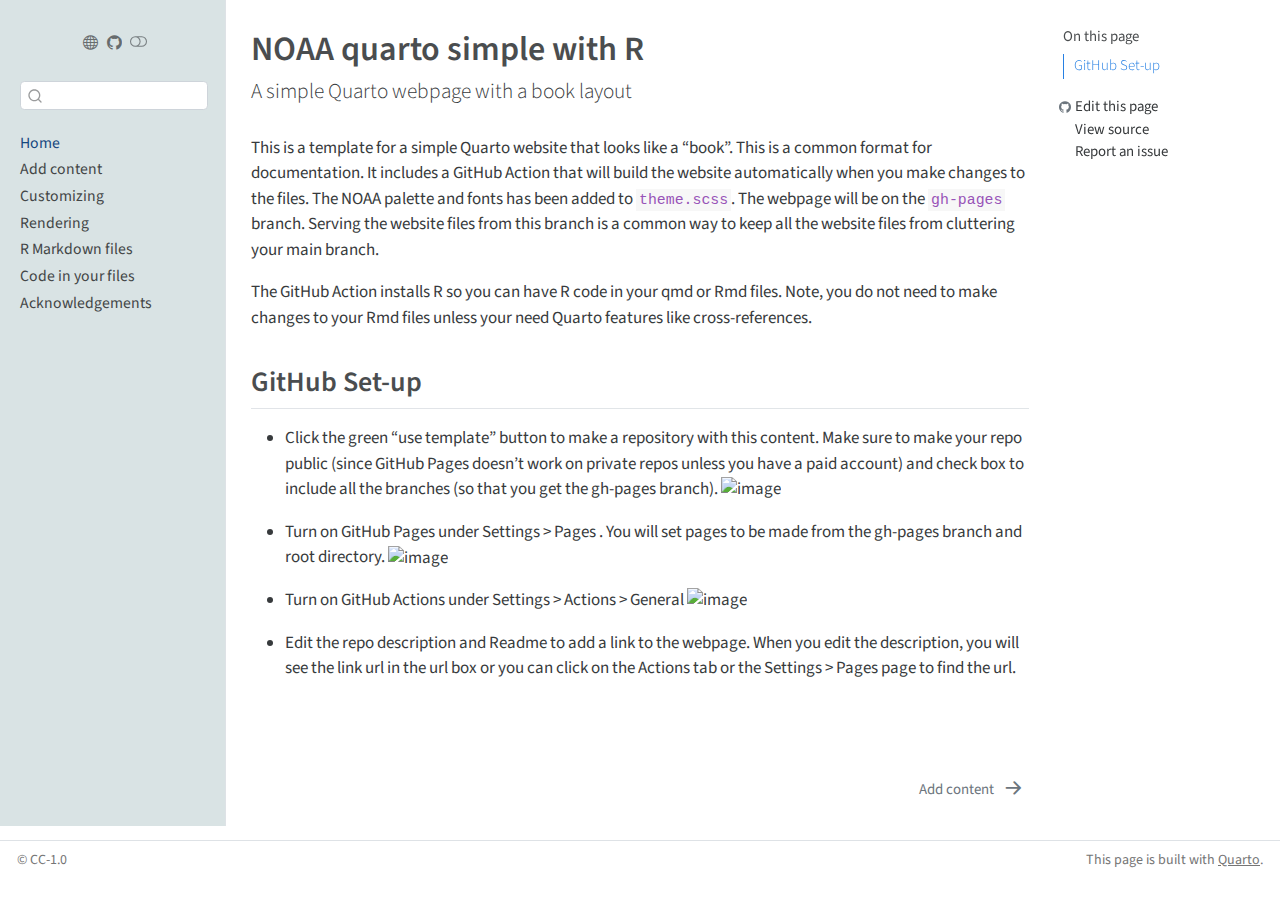
==== index.html @ 3d569291 "Initialize gh-pages" ====
<!DOCTYPE html>
<html xmlns="http://www.w3.org/1999/xhtml" lang="en" xml:lang="en"><head>

<meta charset="utf-8">
<meta name="generator" content="quarto-1.3.450">

<meta name="viewport" content="width=device-width, initial-scale=1.0, user-scalable=yes">


<title>NOAA quarto simple - NOAA quarto simple with R</title>
<style>
code{white-space: pre-wrap;}
span.smallcaps{font-variant: small-caps;}
div.columns{display: flex; gap: min(4vw, 1.5em);}
div.column{flex: auto; overflow-x: auto;}
div.hanging-indent{margin-left: 1.5em; text-indent: -1.5em;}
ul.task-list{list-style: none;}
ul.task-list li input[type="checkbox"] {
  width: 0.8em;
  margin: 0 0.8em 0.2em -1em; /* quarto-specific, see https://github.com/quarto-dev/quarto-cli/issues/4556 */ 
  vertical-align: middle;
}
</style>


<script src="site_libs/quarto-nav/quarto-nav.js"></script>
<script src="site_libs/clipboard/clipboard.min.js"></script>
<script src="site_libs/quarto-search/autocomplete.umd.js"></script>
<script src="site_libs/quarto-search/fuse.min.js"></script>
<script src="site_libs/quarto-search/quarto-search.js"></script>
<meta name="quarto:offset" content="./">
<link href="./content/add-content.html" rel="next">
<link href="./images/favicon.ico" rel="icon">
<script src="site_libs/quarto-html/quarto.js"></script>
<script src="site_libs/quarto-html/popper.min.js"></script>
<script src="site_libs/quarto-html/tippy.umd.min.js"></script>
<script src="site_libs/quarto-html/anchor.min.js"></script>
<link href="site_libs/quarto-html/tippy.css" rel="stylesheet">
<link href="site_libs/quarto-html/quarto-syntax-highlighting.css" rel="stylesheet" class="quarto-color-scheme" id="quarto-text-highlighting-styles">
<link href="site_libs/quarto-html/quarto-syntax-highlighting-dark.css" rel="prefetch" class="quarto-color-scheme quarto-color-alternate" id="quarto-text-highlighting-styles">
<script src="site_libs/bootstrap/bootstrap.min.js"></script>
<link href="site_libs/bootstrap/bootstrap-icons.css" rel="stylesheet">
<link href="site_libs/bootstrap/bootstrap.min.css" rel="stylesheet" class="quarto-color-scheme" id="quarto-bootstrap" data-mode="light">
<link href="site_libs/bootstrap/bootstrap-dark.min.css" rel="prefetch" class="quarto-color-scheme quarto-color-alternate" id="quarto-bootstrap" data-mode="dark">
<script id="quarto-search-options" type="application/json">{
  "location": "sidebar",
  "copy-button": false,
  "collapse-after": 3,
  "panel-placement": "start",
  "type": "textbox",
  "limit": 20,
  "language": {
    "search-no-results-text": "No results",
    "search-matching-documents-text": "matching documents",
    "search-copy-link-title": "Copy link to search",
    "search-hide-matches-text": "Hide additional matches",
    "search-more-match-text": "more match in this document",
    "search-more-matches-text": "more matches in this document",
    "search-clear-button-title": "Clear",
    "search-detached-cancel-button-title": "Cancel",
    "search-submit-button-title": "Submit",
    "search-label": "Search"
  }
}</script>


</head>

<body class="nav-sidebar docked">

<div id="quarto-search-results"></div>
  <header id="quarto-header" class="headroom fixed-top">
  <nav class="quarto-secondary-nav">
    <div class="container-fluid d-flex">
      <button type="button" class="quarto-btn-toggle btn" data-bs-toggle="collapse" data-bs-target="#quarto-sidebar,#quarto-sidebar-glass" aria-controls="quarto-sidebar" aria-expanded="false" aria-label="Toggle sidebar navigation" onclick="if (window.quartoToggleHeadroom) { window.quartoToggleHeadroom(); }">
        <i class="bi bi-layout-text-sidebar-reverse"></i>
      </button>
      <nav class="quarto-page-breadcrumbs" aria-label="breadcrumb"><ol class="breadcrumb"><li class="breadcrumb-item"><a href="./index.html">Home</a></li></ol></nav>
      <a class="flex-grow-1" role="button" data-bs-toggle="collapse" data-bs-target="#quarto-sidebar,#quarto-sidebar-glass" aria-controls="quarto-sidebar" aria-expanded="false" aria-label="Toggle sidebar navigation" onclick="if (window.quartoToggleHeadroom) { window.quartoToggleHeadroom(); }">      
      </a>
      <button type="button" class="btn quarto-search-button" aria-label="" onclick="window.quartoOpenSearch();">
        <i class="bi bi-search"></i>
      </button>
    </div>
  </nav>
</header>
<!-- content -->
<div id="quarto-content" class="quarto-container page-columns page-rows-contents page-layout-full">
<!-- sidebar -->
  <nav id="quarto-sidebar" class="sidebar collapse collapse-horizontal sidebar-navigation docked overflow-auto">
    <div class="pt-lg-2 mt-2 text-center sidebar-header">
      <a href="./index.html" class="sidebar-logo-link">
      <img src="https://raw.githubusercontent.com/nmfs-opensci/assets/main/logo/nmfs-opensci-logo3.png" alt="" class="sidebar-logo py-0 d-lg-inline d-none">
      </a>
      <div class="sidebar-tools-main tools-wide">
    <a href="https://nmfs-opensci.github.io" rel="" title="NMFS Open Science" class="quarto-navigation-tool px-1" aria-label="NMFS Open Science"><i class="bi bi-globe"></i></a>
    <a href="https://github.com/nmfs-opensci" rel="" title="NMFS OpenSci" class="quarto-navigation-tool px-1" aria-label="NMFS OpenSci"><i class="bi bi-github"></i></a>
  <a href="" class="quarto-color-scheme-toggle quarto-navigation-tool  px-1" onclick="window.quartoToggleColorScheme(); return false;" title="Toggle dark mode"><i class="bi"></i></a>
</div>
      </div>
        <div class="mt-2 flex-shrink-0 align-items-center">
        <div class="sidebar-search">
        <div id="quarto-search" class="" title="Search"></div>
        </div>
        </div>
    <div class="sidebar-menu-container"> 
    <ul class="list-unstyled mt-1">
        <li class="sidebar-item">
  <div class="sidebar-item-container"> 
  <a href="./index.html" class="sidebar-item-text sidebar-link active">
 <span class="menu-text">Home</span></a>
  </div>
</li>
        <li class="sidebar-item">
  <div class="sidebar-item-container"> 
  <a href="./content/add-content.html" class="sidebar-item-text sidebar-link">
 <span class="menu-text">Add content</span></a>
  </div>
</li>
        <li class="sidebar-item">
  <div class="sidebar-item-container"> 
  <a href="./content/customizing.html" class="sidebar-item-text sidebar-link">
 <span class="menu-text">Customizing</span></a>
  </div>
</li>
        <li class="sidebar-item">
  <div class="sidebar-item-container"> 
  <a href="./content/rendering.html" class="sidebar-item-text sidebar-link">
 <span class="menu-text">Rendering</span></a>
  </div>
</li>
        <li class="sidebar-item">
  <div class="sidebar-item-container"> 
  <a href="./content/rmarkdown.html" class="sidebar-item-text sidebar-link">
 <span class="menu-text">R Markdown files</span></a>
  </div>
</li>
        <li class="sidebar-item">
  <div class="sidebar-item-container"> 
  <a href="./content/code.html" class="sidebar-item-text sidebar-link">
 <span class="menu-text">Code in your files</span></a>
  </div>
</li>
        <li class="sidebar-item">
  <div class="sidebar-item-container"> 
  <a href="./content/acknowledgements.html" class="sidebar-item-text sidebar-link">
 <span class="menu-text">Acknowledgements</span></a>
  </div>
</li>
    </ul>
    </div>
</nav>
<div id="quarto-sidebar-glass" data-bs-toggle="collapse" data-bs-target="#quarto-sidebar,#quarto-sidebar-glass"></div>
<!-- margin-sidebar -->
    <div id="quarto-margin-sidebar" class="sidebar margin-sidebar">
        <nav id="TOC" role="doc-toc" class="toc-active">
    <h2 id="toc-title">On this page</h2>
   
  <ul>
  <li><a href="#github-set-up" id="toc-github-set-up" class="nav-link active" data-scroll-target="#github-set-up">GitHub Set-up</a></li>
  </ul>
<div class="toc-actions"><div><i class="bi bi-github"></i></div><div class="action-links"><p><a href="https://github.com/nmfs-opensci/NOAA-quarto-simple/edit/main/index.qmd" class="toc-action">Edit this page</a></p><p><a href="https://github.com/nmfs-opensci/NOAA-quarto-simple/blob/main/index.qmd" class="toc-action">View source</a></p><p><a href="https://github.com/nmfs-opensci/NOAA-quarto-simple/issues/new" class="toc-action">Report an issue</a></p></div></div></nav>
    </div>
<!-- main -->
<main class="content column-body" id="quarto-document-content">

<header id="title-block-header" class="quarto-title-block default">
<div class="quarto-title">
<h1 class="title">NOAA quarto simple with R</h1>
<p class="subtitle lead">A simple Quarto webpage with a book layout</p>
</div>



<div class="quarto-title-meta">

    
  
    
  </div>
  

</header>

<p>This is a template for a simple Quarto website that looks like a “book”. This is a common format for documentation. It includes a GitHub Action that will build the website automatically when you make changes to the files. The NOAA palette and fonts has been added to <code>theme.scss</code>. The webpage will be on the <code>gh-pages</code> branch. Serving the website files from this branch is a common way to keep all the website files from cluttering your main branch.</p>
<p>The GitHub Action installs R so you can have R code in your qmd or Rmd files. Note, you do not need to make changes to your Rmd files unless your need Quarto features like cross-references.</p>
<section id="github-set-up" class="level2">
<h2 class="anchored" data-anchor-id="github-set-up">GitHub Set-up</h2>
<ul>
<li><p>Click the green “use template” button to make a repository with this content. Make sure to make your repo public (since GitHub Pages doesn’t work on private repos unless you have a paid account) and check box to include all the branches (so that you get the gh-pages branch). <img width="637" alt="image" src="https://user-images.githubusercontent.com/2545978/197051535-c43c62de-17e8-40bf-a536-3eea8db250c4.png"></p></li>
<li><p>Turn on GitHub Pages under Settings &gt; Pages . You will set pages to be made from the gh-pages branch and root directory. <img width="540" alt="image" src="https://user-images.githubusercontent.com/2545978/196808262-3d2262be-b9b5-4897-bba5-fc2f056dd335.png"></p></li>
<li><p>Turn on GitHub Actions under Settings &gt; Actions &gt; General <img width="719" alt="image" src="https://user-images.githubusercontent.com/2545978/196808404-0c075fcf-db03-4516-88dd-3143b9fca475.png"></p></li>
<li><p>Edit the repo description and Readme to add a link to the webpage. When you edit the description, you will see the link url in the url box or you can click on the Actions tab or the Settings &gt; Pages page to find the url.</p></li>
</ul>


</section>

</main> <!-- /main -->
<script id="quarto-html-after-body" type="application/javascript">
window.document.addEventListener("DOMContentLoaded", function (event) {
  const toggleBodyColorMode = (bsSheetEl) => {
    const mode = bsSheetEl.getAttribute("data-mode");
    const bodyEl = window.document.querySelector("body");
    if (mode === "dark") {
      bodyEl.classList.add("quarto-dark");
      bodyEl.classList.remove("quarto-light");
    } else {
      bodyEl.classList.add("quarto-light");
      bodyEl.classList.remove("quarto-dark");
    }
  }
  const toggleBodyColorPrimary = () => {
    const bsSheetEl = window.document.querySelector("link#quarto-bootstrap");
    if (bsSheetEl) {
      toggleBodyColorMode(bsSheetEl);
    }
  }
  toggleBodyColorPrimary();  
  const disableStylesheet = (stylesheets) => {
    for (let i=0; i < stylesheets.length; i++) {
      const stylesheet = stylesheets[i];
      stylesheet.rel = 'prefetch';
    }
  }
  const enableStylesheet = (stylesheets) => {
    for (let i=0; i < stylesheets.length; i++) {
      const stylesheet = stylesheets[i];
      stylesheet.rel = 'stylesheet';
    }
  }
  const manageTransitions = (selector, allowTransitions) => {
    const els = window.document.querySelectorAll(selector);
    for (let i=0; i < els.length; i++) {
      const el = els[i];
      if (allowTransitions) {
        el.classList.remove('notransition');
      } else {
        el.classList.add('notransition');
      }
    }
  }
  const toggleColorMode = (alternate) => {
    // Switch the stylesheets
    const alternateStylesheets = window.document.querySelectorAll('link.quarto-color-scheme.quarto-color-alternate');
    manageTransitions('#quarto-margin-sidebar .nav-link', false);
    if (alternate) {
      enableStylesheet(alternateStylesheets);
      for (const sheetNode of alternateStylesheets) {
        if (sheetNode.id === "quarto-bootstrap") {
          toggleBodyColorMode(sheetNode);
        }
      }
    } else {
      disableStylesheet(alternateStylesheets);
      toggleBodyColorPrimary();
    }
    manageTransitions('#quarto-margin-sidebar .nav-link', true);
    // Switch the toggles
    const toggles = window.document.querySelectorAll('.quarto-color-scheme-toggle');
    for (let i=0; i < toggles.length; i++) {
      const toggle = toggles[i];
      if (toggle) {
        if (alternate) {
          toggle.classList.add("alternate");     
        } else {
          toggle.classList.remove("alternate");
        }
      }
    }
    // Hack to workaround the fact that safari doesn't
    // properly recolor the scrollbar when toggling (#1455)
    if (navigator.userAgent.indexOf('Safari') > 0 && navigator.userAgent.indexOf('Chrome') == -1) {
      manageTransitions("body", false);
      window.scrollTo(0, 1);
      setTimeout(() => {
        window.scrollTo(0, 0);
        manageTransitions("body", true);
      }, 40);  
    }
  }
  const isFileUrl = () => { 
    return window.location.protocol === 'file:';
  }
  const hasAlternateSentinel = () => {  
    let styleSentinel = getColorSchemeSentinel();
    if (styleSentinel !== null) {
      return styleSentinel === "alternate";
    } else {
      return false;
    }
  }
  const setStyleSentinel = (alternate) => {
    const value = alternate ? "alternate" : "default";
    if (!isFileUrl()) {
      window.localStorage.setItem("quarto-color-scheme", value);
    } else {
      localAlternateSentinel = value;
    }
  }
  const getColorSchemeSentinel = () => {
    if (!isFileUrl()) {
      const storageValue = window.localStorage.getItem("quarto-color-scheme");
      return storageValue != null ? storageValue : localAlternateSentinel;
    } else {
      return localAlternateSentinel;
    }
  }
  let localAlternateSentinel = 'default';
  // Dark / light mode switch
  window.quartoToggleColorScheme = () => {
    // Read the current dark / light value 
    let toAlternate = !hasAlternateSentinel();
    toggleColorMode(toAlternate);
    setStyleSentinel(toAlternate);
  };
  // Ensure there is a toggle, if there isn't float one in the top right
  if (window.document.querySelector('.quarto-color-scheme-toggle') === null) {
    const a = window.document.createElement('a');
    a.classList.add('top-right');
    a.classList.add('quarto-color-scheme-toggle');
    a.href = "";
    a.onclick = function() { try { window.quartoToggleColorScheme(); } catch {} return false; };
    const i = window.document.createElement("i");
    i.classList.add('bi');
    a.appendChild(i);
    window.document.body.appendChild(a);
  }
  // Switch to dark mode if need be
  if (hasAlternateSentinel()) {
    toggleColorMode(true);
  } else {
    toggleColorMode(false);
  }
  const icon = "";
  const anchorJS = new window.AnchorJS();
  anchorJS.options = {
    placement: 'right',
    icon: icon
  };
  anchorJS.add('.anchored');
  const isCodeAnnotation = (el) => {
    for (const clz of el.classList) {
      if (clz.startsWith('code-annotation-')) {                     
        return true;
      }
    }
    return false;
  }
  const clipboard = new window.ClipboardJS('.code-copy-button', {
    text: function(trigger) {
      const codeEl = trigger.previousElementSibling.cloneNode(true);
      for (const childEl of codeEl.children) {
        if (isCodeAnnotation(childEl)) {
          childEl.remove();
        }
      }
      return codeEl.innerText;
    }
  });
  clipboard.on('success', function(e) {
    // button target
    const button = e.trigger;
    // don't keep focus
    button.blur();
    // flash "checked"
    button.classList.add('code-copy-button-checked');
    var currentTitle = button.getAttribute("title");
    button.setAttribute("title", "Copied!");
    let tooltip;
    if (window.bootstrap) {
      button.setAttribute("data-bs-toggle", "tooltip");
      button.setAttribute("data-bs-placement", "left");
      button.setAttribute("data-bs-title", "Copied!");
      tooltip = new bootstrap.Tooltip(button, 
        { trigger: "manual", 
          customClass: "code-copy-button-tooltip",
          offset: [0, -8]});
      tooltip.show();    
    }
    setTimeout(function() {
      if (tooltip) {
        tooltip.hide();
        button.removeAttribute("data-bs-title");
        button.removeAttribute("data-bs-toggle");
        button.removeAttribute("data-bs-placement");
      }
      button.setAttribute("title", currentTitle);
      button.classList.remove('code-copy-button-checked');
    }, 1000);
    // clear code selection
    e.clearSelection();
  });
  function tippyHover(el, contentFn) {
    const config = {
      allowHTML: true,
      content: contentFn,
      maxWidth: 500,
      delay: 100,
      arrow: false,
      appendTo: function(el) {
          return el.parentElement;
      },
      interactive: true,
      interactiveBorder: 10,
      theme: 'quarto',
      placement: 'bottom-start'
    };
    window.tippy(el, config); 
  }
  const noterefs = window.document.querySelectorAll('a[role="doc-noteref"]');
  for (var i=0; i<noterefs.length; i++) {
    const ref = noterefs[i];
    tippyHover(ref, function() {
      // use id or data attribute instead here
      let href = ref.getAttribute('data-footnote-href') || ref.getAttribute('href');
      try { href = new URL(href).hash; } catch {}
      const id = href.replace(/^#\/?/, "");
      const note = window.document.getElementById(id);
      return note.innerHTML;
    });
  }
      let selectedAnnoteEl;
      const selectorForAnnotation = ( cell, annotation) => {
        let cellAttr = 'data-code-cell="' + cell + '"';
        let lineAttr = 'data-code-annotation="' +  annotation + '"';
        const selector = 'span[' + cellAttr + '][' + lineAttr + ']';
        return selector;
      }
      const selectCodeLines = (annoteEl) => {
        const doc = window.document;
        const targetCell = annoteEl.getAttribute("data-target-cell");
        const targetAnnotation = annoteEl.getAttribute("data-target-annotation");
        const annoteSpan = window.document.querySelector(selectorForAnnotation(targetCell, targetAnnotation));
        const lines = annoteSpan.getAttribute("data-code-lines").split(",");
        const lineIds = lines.map((line) => {
          return targetCell + "-" + line;
        })
        let top = null;
        let height = null;
        let parent = null;
        if (lineIds.length > 0) {
            //compute the position of the single el (top and bottom and make a div)
            const el = window.document.getElementById(lineIds[0]);
            top = el.offsetTop;
            height = el.offsetHeight;
            parent = el.parentElement.parentElement;
          if (lineIds.length > 1) {
            const lastEl = window.document.getElementById(lineIds[lineIds.length - 1]);
            const bottom = lastEl.offsetTop + lastEl.offsetHeight;
            height = bottom - top;
          }
          if (top !== null && height !== null && parent !== null) {
            // cook up a div (if necessary) and position it 
            let div = window.document.getElementById("code-annotation-line-highlight");
            if (div === null) {
              div = window.document.createElement("div");
              div.setAttribute("id", "code-annotation-line-highlight");
              div.style.position = 'absolute';
              parent.appendChild(div);
            }
            div.style.top = top - 2 + "px";
            div.style.height = height + 4 + "px";
            let gutterDiv = window.document.getElementById("code-annotation-line-highlight-gutter");
            if (gutterDiv === null) {
              gutterDiv = window.document.createElement("div");
              gutterDiv.setAttribute("id", "code-annotation-line-highlight-gutter");
              gutterDiv.style.position = 'absolute';
              const codeCell = window.document.getElementById(targetCell);
              const gutter = codeCell.querySelector('.code-annotation-gutter');
              gutter.appendChild(gutterDiv);
            }
            gutterDiv.style.top = top - 2 + "px";
            gutterDiv.style.height = height + 4 + "px";
          }
          selectedAnnoteEl = annoteEl;
        }
      };
      const unselectCodeLines = () => {
        const elementsIds = ["code-annotation-line-highlight", "code-annotation-line-highlight-gutter"];
        elementsIds.forEach((elId) => {
          const div = window.document.getElementById(elId);
          if (div) {
            div.remove();
          }
        });
        selectedAnnoteEl = undefined;
      };
      // Attach click handler to the DT
      const annoteDls = window.document.querySelectorAll('dt[data-target-cell]');
      for (const annoteDlNode of annoteDls) {
        annoteDlNode.addEventListener('click', (event) => {
          const clickedEl = event.target;
          if (clickedEl !== selectedAnnoteEl) {
            unselectCodeLines();
            const activeEl = window.document.querySelector('dt[data-target-cell].code-annotation-active');
            if (activeEl) {
              activeEl.classList.remove('code-annotation-active');
            }
            selectCodeLines(clickedEl);
            clickedEl.classList.add('code-annotation-active');
          } else {
            // Unselect the line
            unselectCodeLines();
            clickedEl.classList.remove('code-annotation-active');
          }
        });
      }
  const findCites = (el) => {
    const parentEl = el.parentElement;
    if (parentEl) {
      const cites = parentEl.dataset.cites;
      if (cites) {
        return {
          el,
          cites: cites.split(' ')
        };
      } else {
        return findCites(el.parentElement)
      }
    } else {
      return undefined;
    }
  };
  var bibliorefs = window.document.querySelectorAll('a[role="doc-biblioref"]');
  for (var i=0; i<bibliorefs.length; i++) {
    const ref = bibliorefs[i];
    const citeInfo = findCites(ref);
    if (citeInfo) {
      tippyHover(citeInfo.el, function() {
        var popup = window.document.createElement('div');
        citeInfo.cites.forEach(function(cite) {
          var citeDiv = window.document.createElement('div');
          citeDiv.classList.add('hanging-indent');
          citeDiv.classList.add('csl-entry');
          var biblioDiv = window.document.getElementById('ref-' + cite);
          if (biblioDiv) {
            citeDiv.innerHTML = biblioDiv.innerHTML;
          }
          popup.appendChild(citeDiv);
        });
        return popup.innerHTML;
      });
    }
  }
});
</script>
<nav class="page-navigation column-body">
  <div class="nav-page nav-page-previous">
  </div>
  <div class="nav-page nav-page-next">
      <a href="./content/add-content.html" class="pagination-link">
        <span class="nav-page-text">Add content</span> <i class="bi bi-arrow-right-short"></i>
      </a>
  </div>
</nav>
</div> <!-- /content -->
<footer class="footer">
  <div class="nav-footer">
    <div class="nav-footer-left">© CC-1.0</div>   
    <div class="nav-footer-center">
      &nbsp;
    </div>
    <div class="nav-footer-right">This page is built with <a href="https://quarto.org/">Quarto</a>.</div>
  </div>
</footer>



</body></html>
---- site_libs/quarto-html/tippy.css ----
.tippy-box[data-animation=fade][data-state=hidden]{opacity:0}[data-tippy-root]{max-width:calc(100vw - 10px)}.tippy-box{position:relative;background-color:#333;color:#fff;border-radius:4px;font-size:14px;line-height:1.4;white-space:normal;outline:0;transition-property:transform,visibility,opacity}.tippy-box[data-placement^=top]>.tippy-arrow{bottom:0}.tippy-box[data-placement^=top]>.tippy-arrow:before{bottom:-7px;left:0;border-width:8px 8px 0;border-top-color:initial;transform-origin:center top}.tippy-box[data-placement^=bottom]>.tippy-arrow{top:0}.tippy-box[data-placement^=bottom]>.tippy-arrow:before{top:-7px;left:0;border-width:0 8px 8px;border-bottom-color:initial;transform-origin:center bottom}.tippy-box[data-placement^=left]>.tippy-arrow{right:0}.tippy-box[data-placement^=left]>.tippy-arrow:before{border-width:8px 0 8px 8px;border-left-color:initial;right:-7px;transform-origin:center left}.tippy-box[data-placement^=right]>.tippy-arrow{left:0}.tippy-box[data-placement^=right]>.tippy-arrow:before{left:-7px;border-width:8px 8px 8px 0;border-right-color:initial;transform-origin:center right}.tippy-box[data-inertia][data-state=visible]{transition-timing-function:cubic-bezier(.54,1.5,.38,1.11)}.tippy-arrow{width:16px;height:16px;color:#333}.tippy-arrow:before{content:"";position:absolute;border-color:transparent;border-style:solid}.tippy-content{position:relative;padding:5px 9px;z-index:1}
---- site_libs/quarto-html/quarto-syntax-highlighting.css ----
/* quarto syntax highlight colors */
:root {
  --quarto-hl-ot-color: #003B4F;
  --quarto-hl-at-color: #657422;
  --quarto-hl-ss-color: #20794D;
  --quarto-hl-an-color: #5E5E5E;
  --quarto-hl-fu-color: #4758AB;
  --quarto-hl-st-color: #20794D;
  --quarto-hl-cf-color: #003B4F;
  --quarto-hl-op-color: #5E5E5E;
  --quarto-hl-er-color: #AD0000;
  --quarto-hl-bn-color: #AD0000;
  --quarto-hl-al-color: #AD0000;
  --quarto-hl-va-color: #111111;
  --quarto-hl-bu-color: inherit;
  --quarto-hl-ex-color: inherit;
  --quarto-hl-pp-color: #AD0000;
  --quarto-hl-in-color: #5E5E5E;
  --quarto-hl-vs-color: #20794D;
  --quarto-hl-wa-color: #5E5E5E;
  --quarto-hl-do-color: #5E5E5E;
  --quarto-hl-im-color: #00769E;
  --quarto-hl-ch-color: #20794D;
  --quarto-hl-dt-color: #AD0000;
  --quarto-hl-fl-color: #AD0000;
  --quarto-hl-co-color: #5E5E5E;
  --quarto-hl-cv-color: #5E5E5E;
  --quarto-hl-cn-color: #8f5902;
  --quarto-hl-sc-color: #5E5E5E;
  --quarto-hl-dv-color: #AD0000;
  --quarto-hl-kw-color: #003B4F;
}

/* other quarto variables */
:root {
  --quarto-font-monospace: SFMono-Regular, Menlo, Monaco, Consolas, "Liberation Mono", "Courier New", monospace;
}

pre > code.sourceCode > span {
  color: #003B4F;
}

code span {
  color: #003B4F;
}

code.sourceCode > span {
  color: #003B4F;
}

div.sourceCode,
div.sourceCode pre.sourceCode {
  color: #003B4F;
}

code span.ot {
  color: #003B4F;
  font-style: inherit;
}

code span.at {
  color: #657422;
  font-style: inherit;
}

code span.ss {
  color: #20794D;
  font-style: inherit;
}

code span.an {
  color: #5E5E5E;
  font-style: inherit;
}

code span.fu {
  color: #4758AB;
  font-style: inherit;
}

code span.st {
  color: #20794D;
  font-style: inherit;
}

code span.cf {
  color: #003B4F;
  font-style: inherit;
}

code span.op {
  color: #5E5E5E;
  font-style: inherit;
}

code span.er {
  color: #AD0000;
  font-style: inherit;
}

code span.bn {
  color: #AD0000;
  font-style: inherit;
}

code span.al {
  color: #AD0000;
  font-style: inherit;
}

code span.va {
  color: #111111;
  font-style: inherit;
}

code span.bu {
  font-style: inherit;
}

code span.ex {
  font-style: inherit;
}

code span.pp {
  color: #AD0000;
  font-style: inherit;
}

code span.in {
  color: #5E5E5E;
  font-style: inherit;
}

code span.vs {
  color: #20794D;
  font-style: inherit;
}

code span.wa {
  color: #5E5E5E;
  font-style: italic;
}

code span.do {
  color: #5E5E5E;
  font-style: italic;
}

code span.im {
  color: #00769E;
  font-style: inherit;
}

code span.ch {
  color: #20794D;
  font-style: inherit;
}

code span.dt {
  color: #AD0000;
  font-style: inherit;
}

code span.fl {
  color: #AD0000;
  font-style: inherit;
}

code span.co {
  color: #5E5E5E;
  font-style: inherit;
}

code span.cv {
  color: #5E5E5E;
  font-style: italic;
}

code span.cn {
  color: #8f5902;
  font-style: inherit;
}

code span.sc {
  color: #5E5E5E;
  font-style: inherit;
}

code span.dv {
  color: #AD0000;
  font-style: inherit;
}

code span.kw {
  color: #003B4F;
  font-style: inherit;
}

.prevent-inlining {
  content: "</";
}

/*# sourceMappingURL=debc5d5d77c3f9108843748ff7464032.css.map */
---- site_libs/quarto-html/quarto-syntax-highlighting-dark.css ----
/* quarto syntax highlight colors */
:root {
  --quarto-hl-al-color: #f07178;
  --quarto-hl-an-color: #d4d0ab;
  --quarto-hl-at-color: #00e0e0;
  --quarto-hl-bn-color: #d4d0ab;
  --quarto-hl-bu-color: #abe338;
  --quarto-hl-ch-color: #abe338;
  --quarto-hl-co-color: #f8f8f2;
  --quarto-hl-cv-color: #ffd700;
  --quarto-hl-cn-color: #ffd700;
  --quarto-hl-cf-color: #ffa07a;
  --quarto-hl-dt-color: #ffa07a;
  --quarto-hl-dv-color: #d4d0ab;
  --quarto-hl-do-color: #f8f8f2;
  --quarto-hl-er-color: #f07178;
  --quarto-hl-ex-color: #00e0e0;
  --quarto-hl-fl-color: #d4d0ab;
  --quarto-hl-fu-color: #ffa07a;
  --quarto-hl-im-color: #abe338;
  --quarto-hl-in-color: #d4d0ab;
  --quarto-hl-kw-color: #ffa07a;
  --quarto-hl-op-color: #ffa07a;
  --quarto-hl-ot-color: #00e0e0;
  --quarto-hl-pp-color: #dcc6e0;
  --quarto-hl-re-color: #00e0e0;
  --quarto-hl-sc-color: #abe338;
  --quarto-hl-ss-color: #abe338;
  --quarto-hl-st-color: #abe338;
  --quarto-hl-va-color: #00e0e0;
  --quarto-hl-vs-color: #abe338;
  --quarto-hl-wa-color: #dcc6e0;
}

/* other quarto variables */
:root {
  --quarto-font-monospace: SFMono-Regular, Menlo, Monaco, Consolas, "Liberation Mono", "Courier New", monospace;
}

code span.al {
  background-color: #2a0f15;
  font-weight: bold;
  color: #f07178;
}

code span.an {
  color: #d4d0ab;
}

code span.at {
  color: #00e0e0;
}

code span.bn {
  color: #d4d0ab;
}

code span.bu {
  color: #abe338;
}

code span.ch {
  color: #abe338;
}

code span.co {
  font-style: italic;
  color: #f8f8f2;
}

code span.cv {
  color: #ffd700;
}

code span.cn {
  color: #ffd700;
}

code span.cf {
  font-weight: bold;
  color: #ffa07a;
}

code span.dt {
  color: #ffa07a;
}

code span.dv {
  color: #d4d0ab;
}

code span.do {
  color: #f8f8f2;
}

code span.er {
  color: #f07178;
  text-decoration: underline;
}

code span.ex {
  font-weight: bold;
  color: #00e0e0;
}

code span.fl {
  color: #d4d0ab;
}

code span.fu {
  color: #ffa07a;
}

code span.im {
  color: #abe338;
}

code span.in {
  color: #d4d0ab;
}

code span.kw {
  font-weight: bold;
  color: #ffa07a;
}

pre > code.sourceCode > span {
  color: #f8f8f2;
}

code span {
  color: #f8f8f2;
}

code.sourceCode > span {
  color: #f8f8f2;
}

div.sourceCode,
div.sourceCode pre.sourceCode {
  color: #f8f8f2;
}

code span.op {
  color: #ffa07a;
}

code span.ot {
  color: #00e0e0;
}

code span.pp {
  color: #dcc6e0;
}

code span.re {
  background-color: #f8f8f2;
  color: #00e0e0;
}

code span.sc {
  color: #abe338;
}

code span.ss {
  color: #abe338;
}

code span.st {
  color: #abe338;
}

code span.va {
  color: #00e0e0;
}

code span.vs {
  color: #abe338;
}

code span.wa {
  color: #dcc6e0;
}

.prevent-inlining {
  content: "</";
}

/*# sourceMappingURL=935a306eefa94366c21e1a970dddb765.css.map */
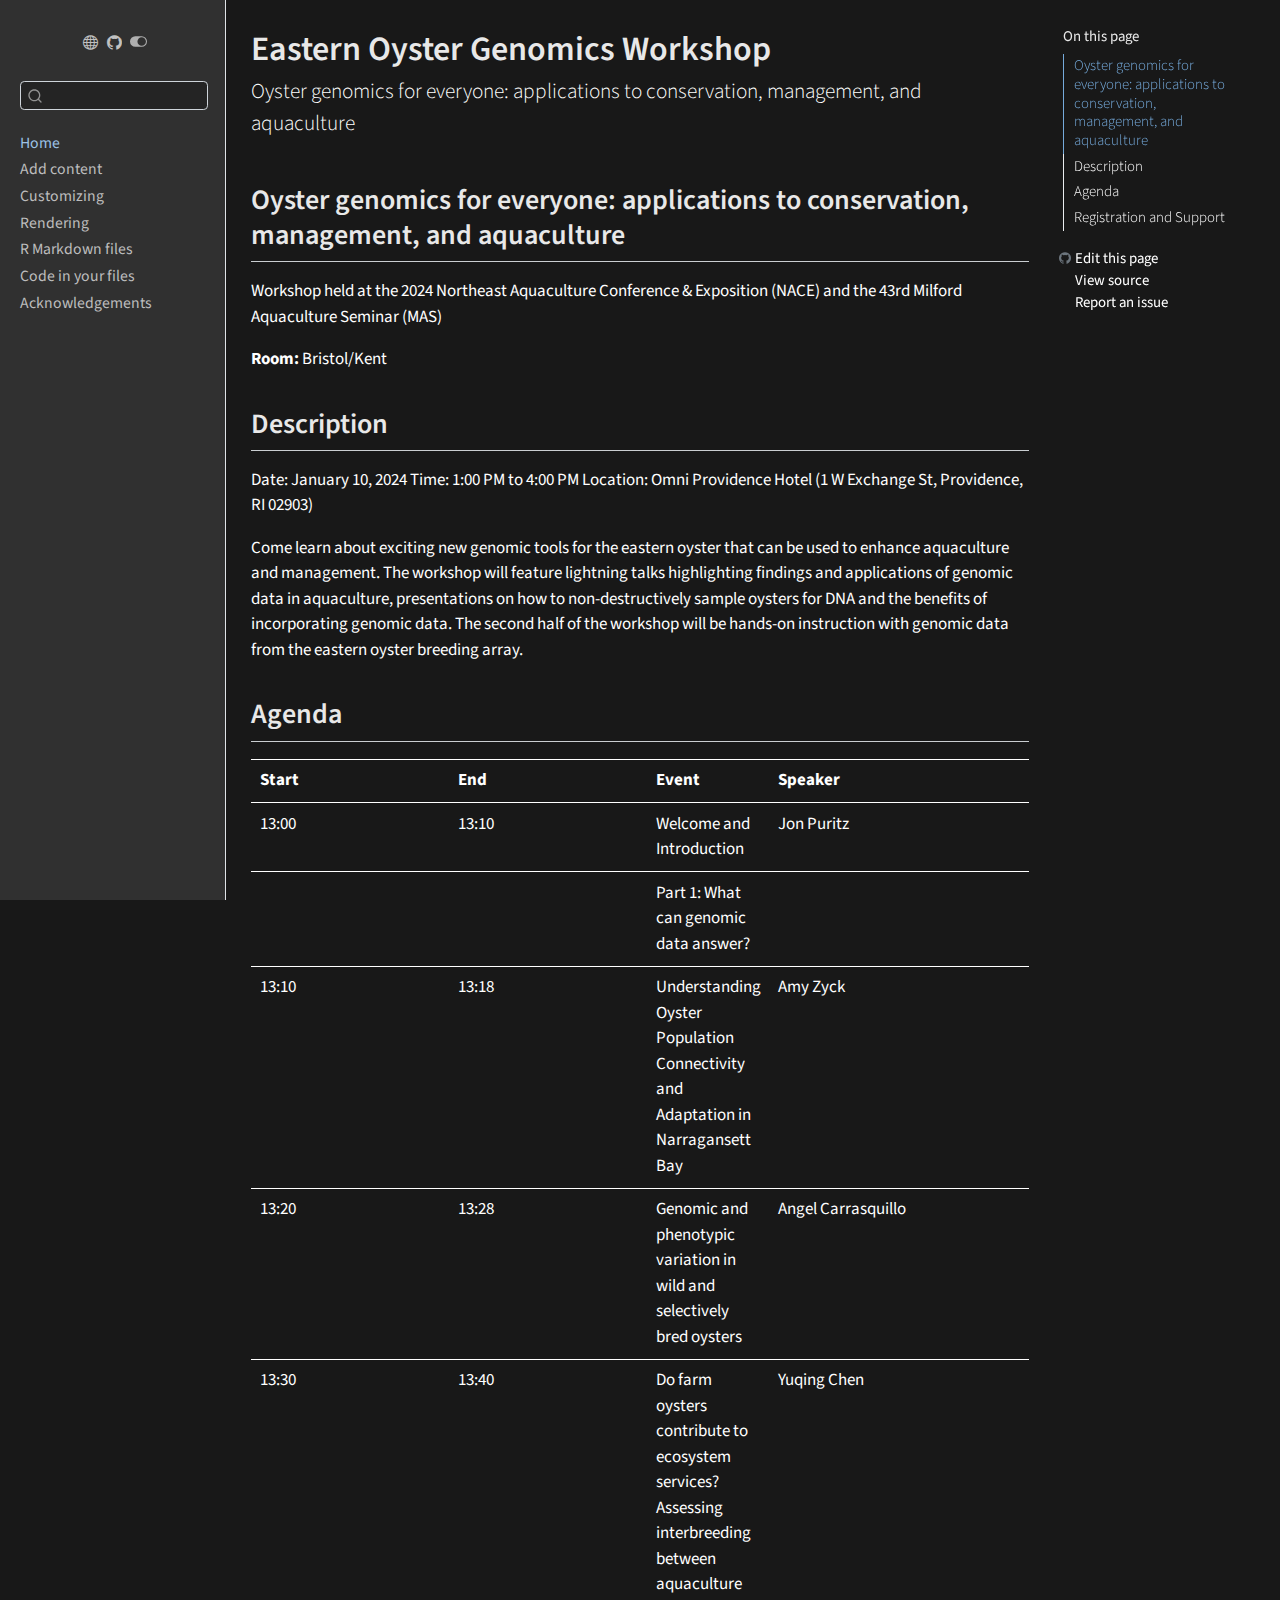
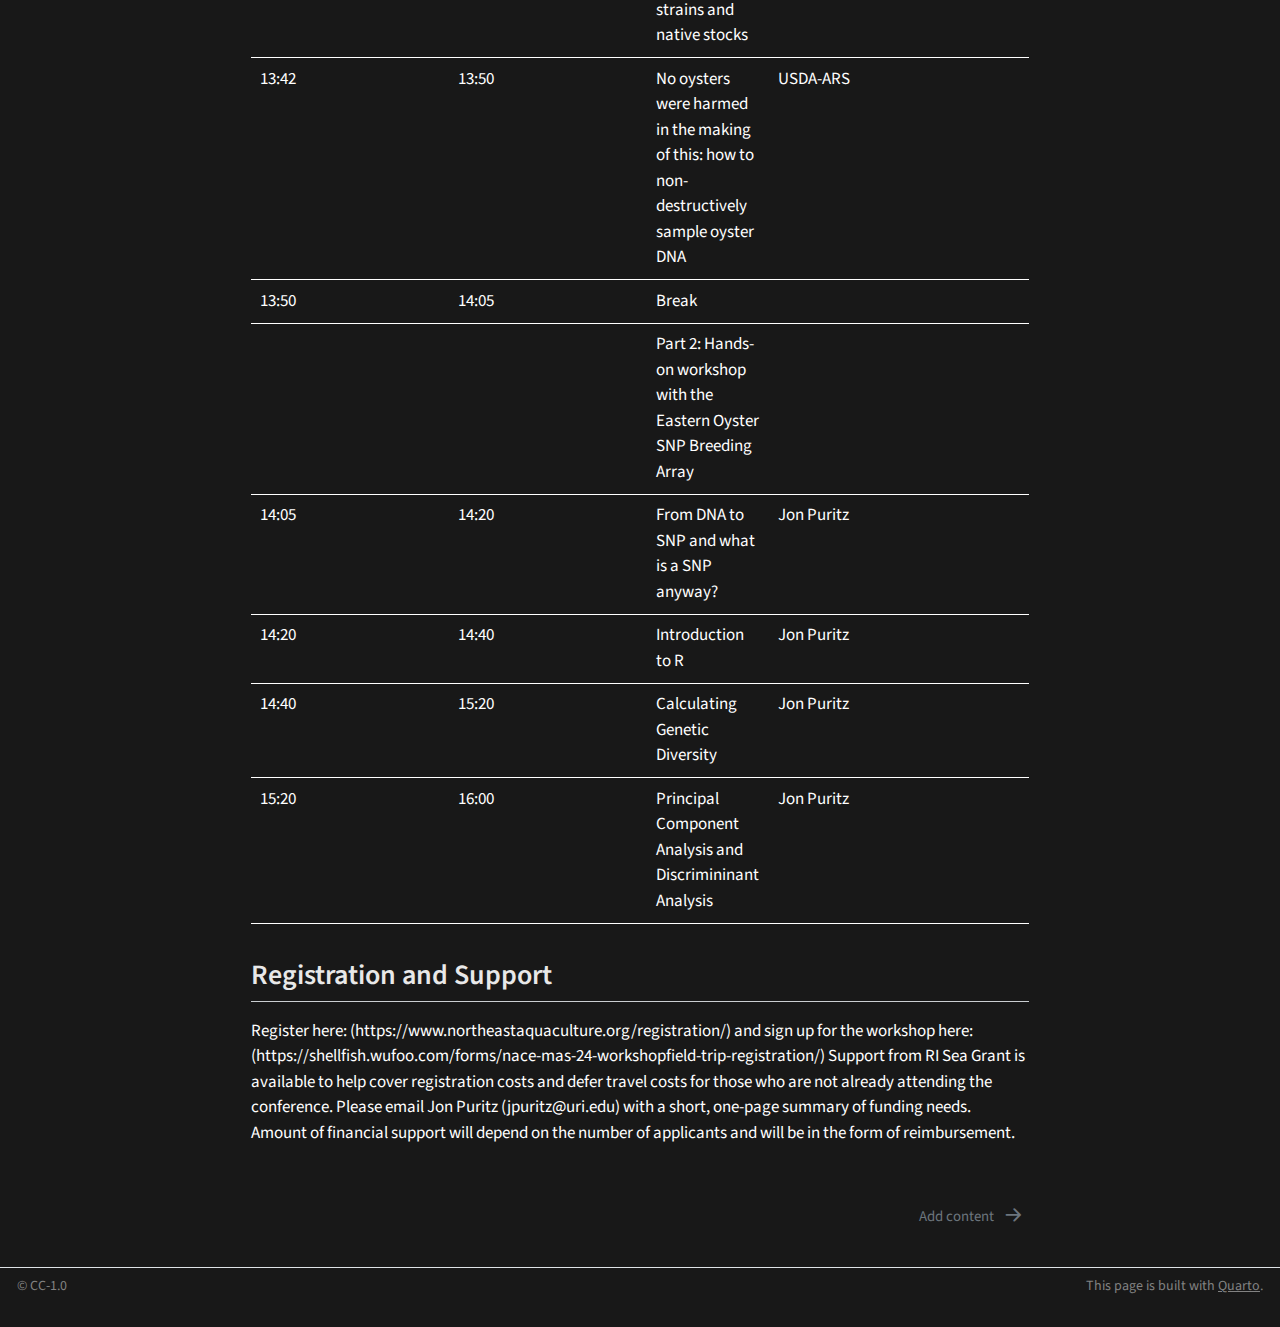
==== commit ac3b8810: "Built site for gh-pages" ====
--- a/index.html
+++ b/index.html
@@ -7,7 +7,7 @@
 <meta name="viewport" content="width=device-width, initial-scale=1.0, user-scalable=yes">
 
 
-<title>NOAA quarto simple - NOAA quarto simple with R</title>
+<title>NOAA quarto simple - Eastern Oyster Genomics Workshop</title>
 <style>
 code{white-space: pre-wrap;}
 span.smallcaps{font-variant: small-caps;}
@@ -90,11 +90,11 @@
   <nav id="quarto-sidebar" class="sidebar collapse collapse-horizontal sidebar-navigation docked overflow-auto">
     <div class="pt-lg-2 mt-2 text-center sidebar-header">
       <a href="./index.html" class="sidebar-logo-link">
-      <img src="https://raw.githubusercontent.com/nmfs-opensci/assets/main/logo/nmfs-opensci-logo3.png" alt="" class="sidebar-logo py-0 d-lg-inline d-none">
+      <img src="https://raw.githubusercontent.com/MarineEvoEcoLab/Lab_Resources/master/LabLogo/PuritzMEE2.png" alt="" class="sidebar-logo py-0 d-lg-inline d-none">
       </a>
       <div class="sidebar-tools-main tools-wide">
-    <a href="https://nmfs-opensci.github.io" rel="" title="NMFS Open Science" class="quarto-navigation-tool px-1" aria-label="NMFS Open Science"><i class="bi bi-globe"></i></a>
-    <a href="https://github.com/nmfs-opensci" rel="" title="NMFS OpenSci" class="quarto-navigation-tool px-1" aria-label="NMFS OpenSci"><i class="bi bi-github"></i></a>
+    <a href="https://MarineEvoEco.com" rel="" title="Puritz Lab of Marine Evolutionary Ecology" class="quarto-navigation-tool px-1" aria-label="Puritz Lab of Marine Evolutionary Ecology"><i class="bi bi-globe"></i></a>
+    <a href="https://github.com/MarineEvoEcoLab" rel="" title="Puritz Lab of Marine Evolutionary Ecology Lab Github" class="quarto-navigation-tool px-1" aria-label="Puritz Lab of Marine Evolutionary Ecology Lab Github"><i class="bi bi-github"></i></a>
   <a href="" class="quarto-color-scheme-toggle quarto-navigation-tool  px-1" onclick="window.quartoToggleColorScheme(); return false;" title="Toggle dark mode"><i class="bi"></i></a>
 </div>
       </div>
@@ -157,17 +157,20 @@
     <h2 id="toc-title">On this page</h2>
    
   <ul>
-  <li><a href="#github-set-up" id="toc-github-set-up" class="nav-link active" data-scroll-target="#github-set-up">GitHub Set-up</a></li>
+  <li><a href="#oyster-genomics-for-everyone-applications-to-conservation-management-and-aquaculture" id="toc-oyster-genomics-for-everyone-applications-to-conservation-management-and-aquaculture" class="nav-link active" data-scroll-target="#oyster-genomics-for-everyone-applications-to-conservation-management-and-aquaculture">Oyster genomics for everyone: applications to conservation, management, and aquaculture</a></li>
+  <li><a href="#description" id="toc-description" class="nav-link" data-scroll-target="#description">Description</a></li>
+  <li><a href="#agenda" id="toc-agenda" class="nav-link" data-scroll-target="#agenda">Agenda</a></li>
+  <li><a href="#registration-and-support" id="toc-registration-and-support" class="nav-link" data-scroll-target="#registration-and-support">Registration and Support</a></li>
   </ul>
-<div class="toc-actions"><div><i class="bi bi-github"></i></div><div class="action-links"><p><a href="https://github.com/nmfs-opensci/NOAA-quarto-simple/edit/main/index.qmd" class="toc-action">Edit this page</a></p><p><a href="https://github.com/nmfs-opensci/NOAA-quarto-simple/blob/main/index.qmd" class="toc-action">View source</a></p><p><a href="https://github.com/nmfs-opensci/NOAA-quarto-simple/issues/new" class="toc-action">Report an issue</a></p></div></div></nav>
+<div class="toc-actions"><div><i class="bi bi-github"></i></div><div class="action-links"><p><a href="https://github.com/jpuritz/NACE_MAS_Genomics_Workshop/edit/main/index.qmd" class="toc-action">Edit this page</a></p><p><a href="https://github.com/jpuritz/NACE_MAS_Genomics_Workshop/blob/main/index.qmd" class="toc-action">View source</a></p><p><a href="https://github.com/jpuritz/NACE_MAS_Genomics_Workshop/issues/new" class="toc-action">Report an issue</a></p></div></div></nav>
     </div>
 <!-- main -->
 <main class="content column-body" id="quarto-document-content">
 
 <header id="title-block-header" class="quarto-title-block default">
 <div class="quarto-title">
-<h1 class="title">NOAA quarto simple with R</h1>
-<p class="subtitle lead">A simple Quarto webpage with a book layout</p>
+<h1 class="title">Eastern Oyster Genomics Workshop</h1>
+<p class="subtitle lead">Oyster genomics for everyone: applications to conservation, management, and aquaculture</p>
 </div>
 
 
@@ -182,16 +185,112 @@
 
 </header>
 
-<p>This is a template for a simple Quarto website that looks like a “book”. This is a common format for documentation. It includes a GitHub Action that will build the website automatically when you make changes to the files. The NOAA palette and fonts has been added to <code>theme.scss</code>. The webpage will be on the <code>gh-pages</code> branch. Serving the website files from this branch is a common way to keep all the website files from cluttering your main branch.</p>
-<p>The GitHub Action installs R so you can have R code in your qmd or Rmd files. Note, you do not need to make changes to your Rmd files unless your need Quarto features like cross-references.</p>
-<section id="github-set-up" class="level2">
-<h2 class="anchored" data-anchor-id="github-set-up">GitHub Set-up</h2>
-<ul>
-<li><p>Click the green “use template” button to make a repository with this content. Make sure to make your repo public (since GitHub Pages doesn’t work on private repos unless you have a paid account) and check box to include all the branches (so that you get the gh-pages branch). <img width="637" alt="image" src="https://user-images.githubusercontent.com/2545978/197051535-c43c62de-17e8-40bf-a536-3eea8db250c4.png"></p></li>
-<li><p>Turn on GitHub Pages under Settings &gt; Pages . You will set pages to be made from the gh-pages branch and root directory. <img width="540" alt="image" src="https://user-images.githubusercontent.com/2545978/196808262-3d2262be-b9b5-4897-bba5-fc2f056dd335.png"></p></li>
-<li><p>Turn on GitHub Actions under Settings &gt; Actions &gt; General <img width="719" alt="image" src="https://user-images.githubusercontent.com/2545978/196808404-0c075fcf-db03-4516-88dd-3143b9fca475.png"></p></li>
-<li><p>Edit the repo description and Readme to add a link to the webpage. When you edit the description, you will see the link url in the url box or you can click on the Actions tab or the Settings &gt; Pages page to find the url.</p></li>
-</ul>
+<section id="oyster-genomics-for-everyone-applications-to-conservation-management-and-aquaculture" class="level2">
+<h2 class="anchored" data-anchor-id="oyster-genomics-for-everyone-applications-to-conservation-management-and-aquaculture">Oyster genomics for everyone: applications to conservation, management, and aquaculture</h2>
+<p>Workshop held at the 2024 Northeast Aquaculture Conference &amp; Exposition (NACE) and the 43rd Milford Aquaculture Seminar (MAS)</p>
+<p><strong>Room:</strong> Bristol/Kent</p>
+</section>
+<section id="description" class="level2">
+<h2 class="anchored" data-anchor-id="description">Description</h2>
+<p>Date: January 10, 2024 Time: 1:00 PM to 4:00 PM Location: Omni Providence Hotel (1 W Exchange St, Providence, RI 02903)</p>
+<p>Come learn about exciting new genomic tools for the eastern oyster that can be used to enhance aquaculture and management. The workshop will feature lightning talks highlighting findings and applications of genomic data in aquaculture, presentations on how to non-destructively sample oysters for DNA and the benefits of incorporating genomic data. The second half of the workshop will be hands-on instruction with genomic data from the eastern oyster breeding array.</p>
+</section>
+<section id="agenda" class="level2">
+<h2 class="anchored" data-anchor-id="agenda">Agenda</h2>
+<table class="table">
+<colgroup>
+<col style="width: 26%">
+<col style="width: 26%">
+<col style="width: 13%">
+<col style="width: 34%">
+</colgroup>
+<thead>
+<tr class="header">
+<th>Start</th>
+<th>End</th>
+<th>Event</th>
+<th>Speaker</th>
+</tr>
+</thead>
+<tbody>
+<tr class="odd">
+<td>13:00</td>
+<td>13:10</td>
+<td>Welcome and Introduction</td>
+<td>Jon Puritz</td>
+</tr>
+<tr class="even">
+<td></td>
+<td></td>
+<td>Part 1: What can genomic data answer?</td>
+<td></td>
+</tr>
+<tr class="odd">
+<td>13:10</td>
+<td>13:18</td>
+<td>Understanding Oyster Population Connectivity and Adaptation in Narragansett Bay</td>
+<td>Amy Zyck</td>
+</tr>
+<tr class="even">
+<td>13:20</td>
+<td>13:28</td>
+<td>Genomic and phenotypic variation in wild and selectively bred oysters</td>
+<td>Angel Carrasquillo</td>
+</tr>
+<tr class="odd">
+<td>13:30</td>
+<td>13:40</td>
+<td>Do farm oysters contribute to ecosystem services? Assessing interbreeding between aquaculture strains and native stocks</td>
+<td>Yuqing Chen</td>
+</tr>
+<tr class="even">
+<td>13:42</td>
+<td>13:50</td>
+<td>No oysters were harmed in the making of this: how to non-destructively sample oyster DNA</td>
+<td>USDA-ARS</td>
+</tr>
+<tr class="odd">
+<td>13:50</td>
+<td>14:05</td>
+<td>Break</td>
+<td></td>
+</tr>
+<tr class="even">
+<td></td>
+<td></td>
+<td>Part 2: Hands-on workshop with the Eastern Oyster SNP Breeding Array</td>
+<td></td>
+</tr>
+<tr class="odd">
+<td>14:05</td>
+<td>14:20</td>
+<td>From DNA to SNP and what is a SNP anyway?</td>
+<td>Jon Puritz</td>
+</tr>
+<tr class="even">
+<td>14:20</td>
+<td>14:40</td>
+<td>Introduction to R</td>
+<td>Jon Puritz</td>
+</tr>
+<tr class="odd">
+<td>14:40</td>
+<td>15:20</td>
+<td>Calculating Genetic Diversity</td>
+<td>Jon Puritz</td>
+</tr>
+<tr class="even">
+<td>15:20</td>
+<td>16:00</td>
+<td>Principal Component Analysis and Discrimininant Analysis</td>
+<td>Jon Puritz</td>
+</tr>
+</tbody>
+</table>
+</section>
+<section id="registration-and-support" class="level2">
+<h2 class="anchored" data-anchor-id="registration-and-support">Registration and Support</h2>
+<p>Register here: (https://www.northeastaquaculture.org/registration/) and sign up for the workshop here: (https://shellfish.wufoo.com/forms/nace-mas-24-workshopfield-trip-registration/) Support from RI Sea Grant is available to help cover registration costs and defer travel costs for those who are not already attending the conference. Please email Jon Puritz (jpuritz@uri.edu) with a short, one-page summary of funding needs. Amount of financial support will depend on the number of applicants and will be in the form of reimbursement.</p>
 
 
 </section>
@@ -306,7 +405,7 @@
       return localAlternateSentinel;
     }
   }
-  let localAlternateSentinel = 'default';
+  let localAlternateSentinel = 'alternate';
   // Dark / light mode switch
   window.quartoToggleColorScheme = () => {
     // Read the current dark / light value 
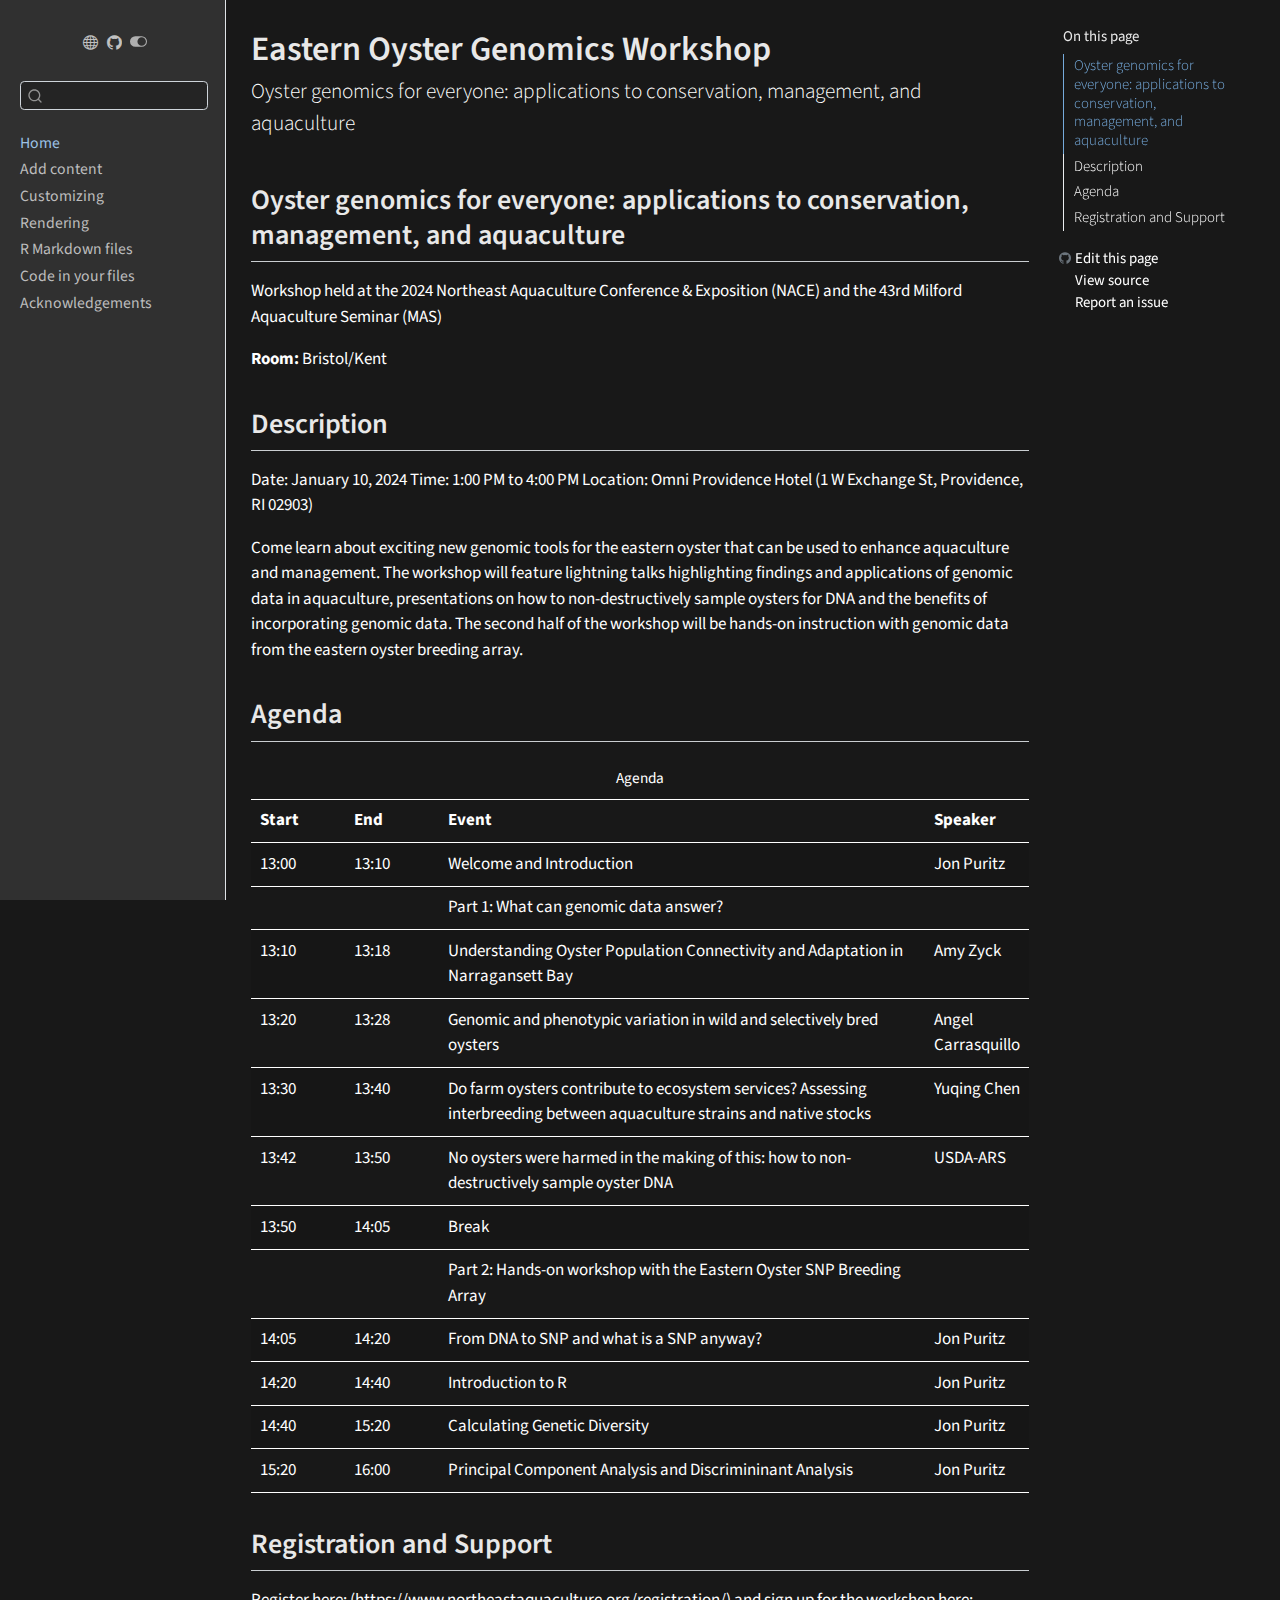
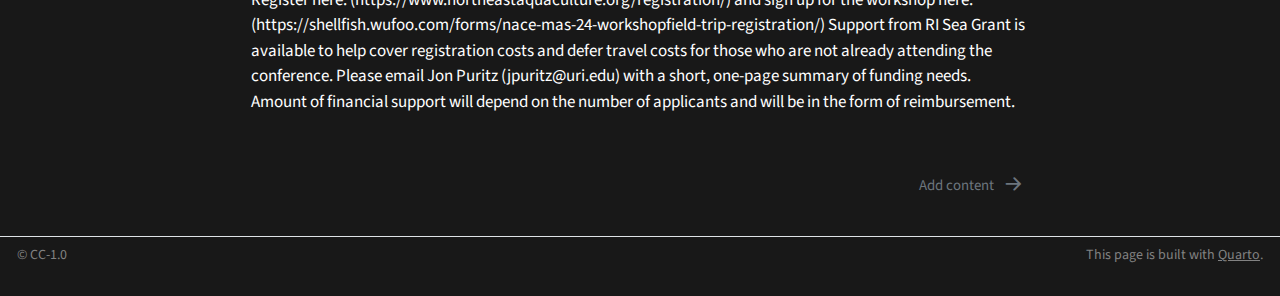
==== commit 3da63836: "Built site for gh-pages" ====
--- a/index.html
+++ b/index.html
@@ -197,12 +197,13 @@
 </section>
 <section id="agenda" class="level2">
 <h2 class="anchored" data-anchor-id="agenda">Agenda</h2>
-<table class="table">
+<table class="table-striped table-hover table">
+<caption>Agenda</caption>
 <colgroup>
-<col style="width: 26%">
-<col style="width: 26%">
-<col style="width: 13%">
-<col style="width: 34%">
+<col style="width: 12%">
+<col style="width: 12%">
+<col style="width: 62%">
+<col style="width: 12%">
 </colgroup>
 <thead>
 <tr class="header">
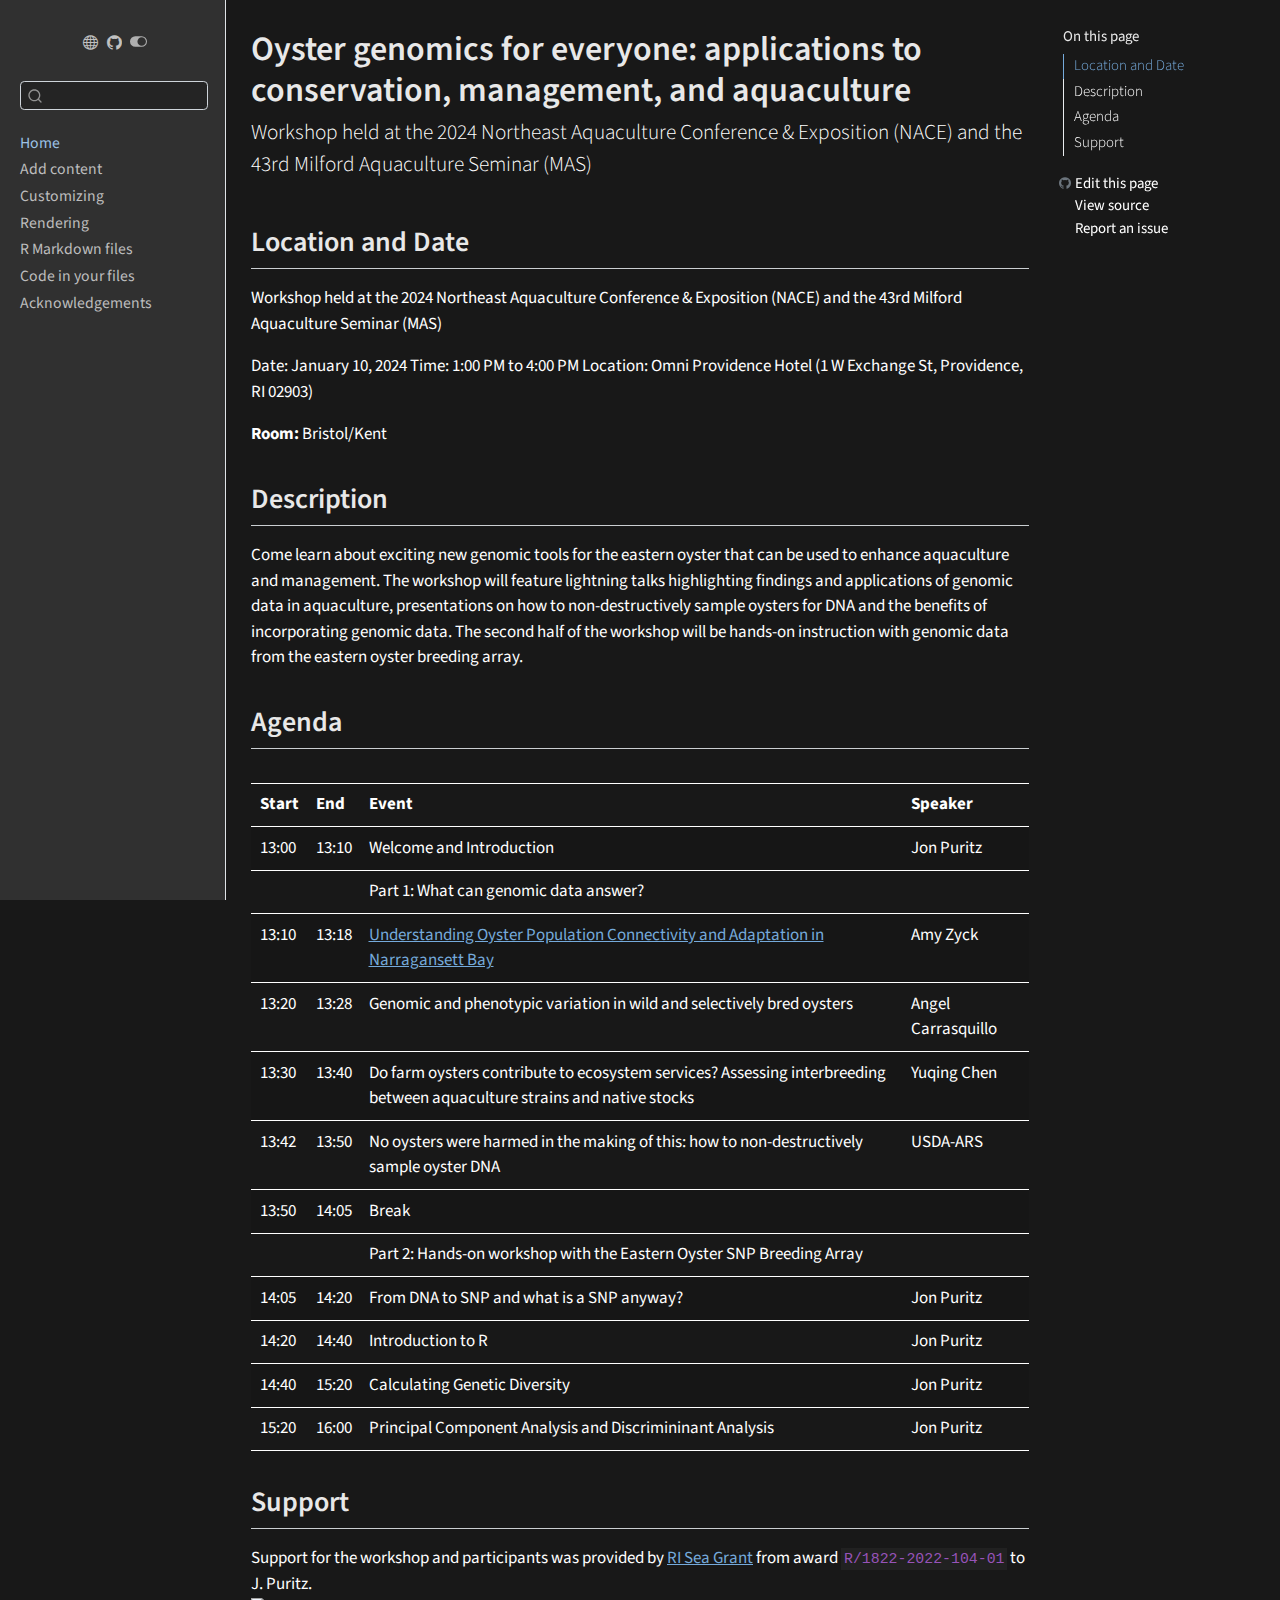
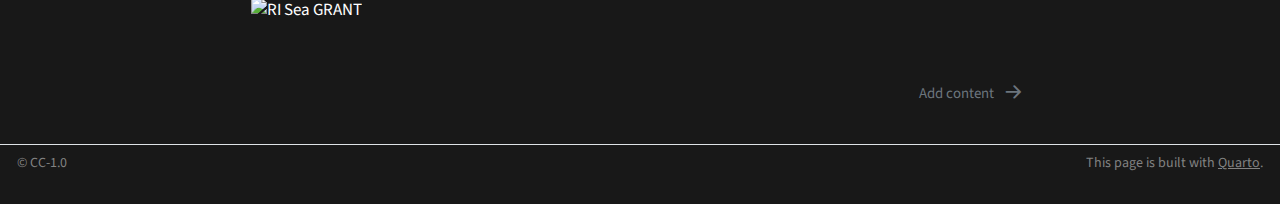
==== commit 92d20aa5: "Built site for gh-pages" ====
--- a/index.html
+++ b/index.html
@@ -7,7 +7,7 @@
 <meta name="viewport" content="width=device-width, initial-scale=1.0, user-scalable=yes">
 
 
-<title>NOAA quarto simple - Eastern Oyster Genomics Workshop</title>
+<title>Oyster genomics for everyone: applications to conservation, management, and aquaculture</title>
 <style>
 code{white-space: pre-wrap;}
 span.smallcaps{font-variant: small-caps;}
@@ -157,10 +157,10 @@
     <h2 id="toc-title">On this page</h2>
    
   <ul>
-  <li><a href="#oyster-genomics-for-everyone-applications-to-conservation-management-and-aquaculture" id="toc-oyster-genomics-for-everyone-applications-to-conservation-management-and-aquaculture" class="nav-link active" data-scroll-target="#oyster-genomics-for-everyone-applications-to-conservation-management-and-aquaculture">Oyster genomics for everyone: applications to conservation, management, and aquaculture</a></li>
+  <li><a href="#location-and-date" id="toc-location-and-date" class="nav-link active" data-scroll-target="#location-and-date">Location and Date</a></li>
   <li><a href="#description" id="toc-description" class="nav-link" data-scroll-target="#description">Description</a></li>
   <li><a href="#agenda" id="toc-agenda" class="nav-link" data-scroll-target="#agenda">Agenda</a></li>
-  <li><a href="#registration-and-support" id="toc-registration-and-support" class="nav-link" data-scroll-target="#registration-and-support">Registration and Support</a></li>
+  <li><a href="#support" id="toc-support" class="nav-link" data-scroll-target="#support">Support</a></li>
   </ul>
 <div class="toc-actions"><div><i class="bi bi-github"></i></div><div class="action-links"><p><a href="https://github.com/jpuritz/NACE_MAS_Genomics_Workshop/edit/main/index.qmd" class="toc-action">Edit this page</a></p><p><a href="https://github.com/jpuritz/NACE_MAS_Genomics_Workshop/blob/main/index.qmd" class="toc-action">View source</a></p><p><a href="https://github.com/jpuritz/NACE_MAS_Genomics_Workshop/issues/new" class="toc-action">Report an issue</a></p></div></div></nav>
     </div>
@@ -169,8 +169,8 @@
 
 <header id="title-block-header" class="quarto-title-block default">
 <div class="quarto-title">
-<h1 class="title">Eastern Oyster Genomics Workshop</h1>
-<p class="subtitle lead">Oyster genomics for everyone: applications to conservation, management, and aquaculture</p>
+<h1 class="title">Oyster genomics for everyone: applications to conservation, management, and aquaculture</h1>
+<p class="subtitle lead">Workshop held at the 2024 Northeast Aquaculture Conference &amp; Exposition (NACE) and the 43rd Milford Aquaculture Seminar (MAS)</p>
 </div>
 
 
@@ -185,26 +185,20 @@
 
 </header>
 
-<section id="oyster-genomics-for-everyone-applications-to-conservation-management-and-aquaculture" class="level2">
-<h2 class="anchored" data-anchor-id="oyster-genomics-for-everyone-applications-to-conservation-management-and-aquaculture">Oyster genomics for everyone: applications to conservation, management, and aquaculture</h2>
+<section id="location-and-date" class="level2">
+<h2 class="anchored" data-anchor-id="location-and-date">Location and Date</h2>
 <p>Workshop held at the 2024 Northeast Aquaculture Conference &amp; Exposition (NACE) and the 43rd Milford Aquaculture Seminar (MAS)</p>
+<p>Date: January 10, 2024 Time: 1:00 PM to 4:00 PM Location: Omni Providence Hotel (1 W Exchange St, Providence, RI 02903)</p>
 <p><strong>Room:</strong> Bristol/Kent</p>
 </section>
 <section id="description" class="level2">
 <h2 class="anchored" data-anchor-id="description">Description</h2>
-<p>Date: January 10, 2024 Time: 1:00 PM to 4:00 PM Location: Omni Providence Hotel (1 W Exchange St, Providence, RI 02903)</p>
 <p>Come learn about exciting new genomic tools for the eastern oyster that can be used to enhance aquaculture and management. The workshop will feature lightning talks highlighting findings and applications of genomic data in aquaculture, presentations on how to non-destructively sample oysters for DNA and the benefits of incorporating genomic data. The second half of the workshop will be hands-on instruction with genomic data from the eastern oyster breeding array.</p>
 </section>
 <section id="agenda" class="level2">
 <h2 class="anchored" data-anchor-id="agenda">Agenda</h2>
 <table class="table-striped table-hover table">
-<caption>Agenda</caption>
-<colgroup>
-<col style="width: 12%">
-<col style="width: 12%">
-<col style="width: 62%">
-<col style="width: 12%">
-</colgroup>
+<caption></caption>
 <thead>
 <tr class="header">
 <th>Start</th>
@@ -229,7 +223,7 @@
 <tr class="odd">
 <td>13:10</td>
 <td>13:18</td>
-<td>Understanding Oyster Population Connectivity and Adaptation in Narragansett Bay</td>
+<td><a href="Presentation_Slides/Zyck_NACE_GenomicsWorkshop_20240108.pdf">Understanding Oyster Population Connectivity and Adaptation in Narragansett Bay</a></td>
 <td>Amy Zyck</td>
 </tr>
 <tr class="even">
@@ -289,9 +283,10 @@
 </tbody>
 </table>
 </section>
-<section id="registration-and-support" class="level2">
-<h2 class="anchored" data-anchor-id="registration-and-support">Registration and Support</h2>
-<p>Register here: (https://www.northeastaquaculture.org/registration/) and sign up for the workshop here: (https://shellfish.wufoo.com/forms/nace-mas-24-workshopfield-trip-registration/) Support from RI Sea Grant is available to help cover registration costs and defer travel costs for those who are not already attending the conference. Please email Jon Puritz (jpuritz@uri.edu) with a short, one-page summary of funding needs. Amount of financial support will depend on the number of applicants and will be in the form of reimbursement.</p>
+<section id="support" class="level2">
+<h2 class="anchored" data-anchor-id="support">Support</h2>
+<p>Support for the workshop and participants was provided by <a href="https://seagrant.gso.uri.edu/">RI Sea Grant</a> from award <code>R/1822-2022-104-01</code> to J. Puritz.<br>
+<img src="https://seagrant.gso.uri.edu/wp-content/uploads/2023/04/RISG_logo_navy-scaled.webp" class="img-fluid" alt="RI Sea GRANT"></p>
 
 
 </section>
